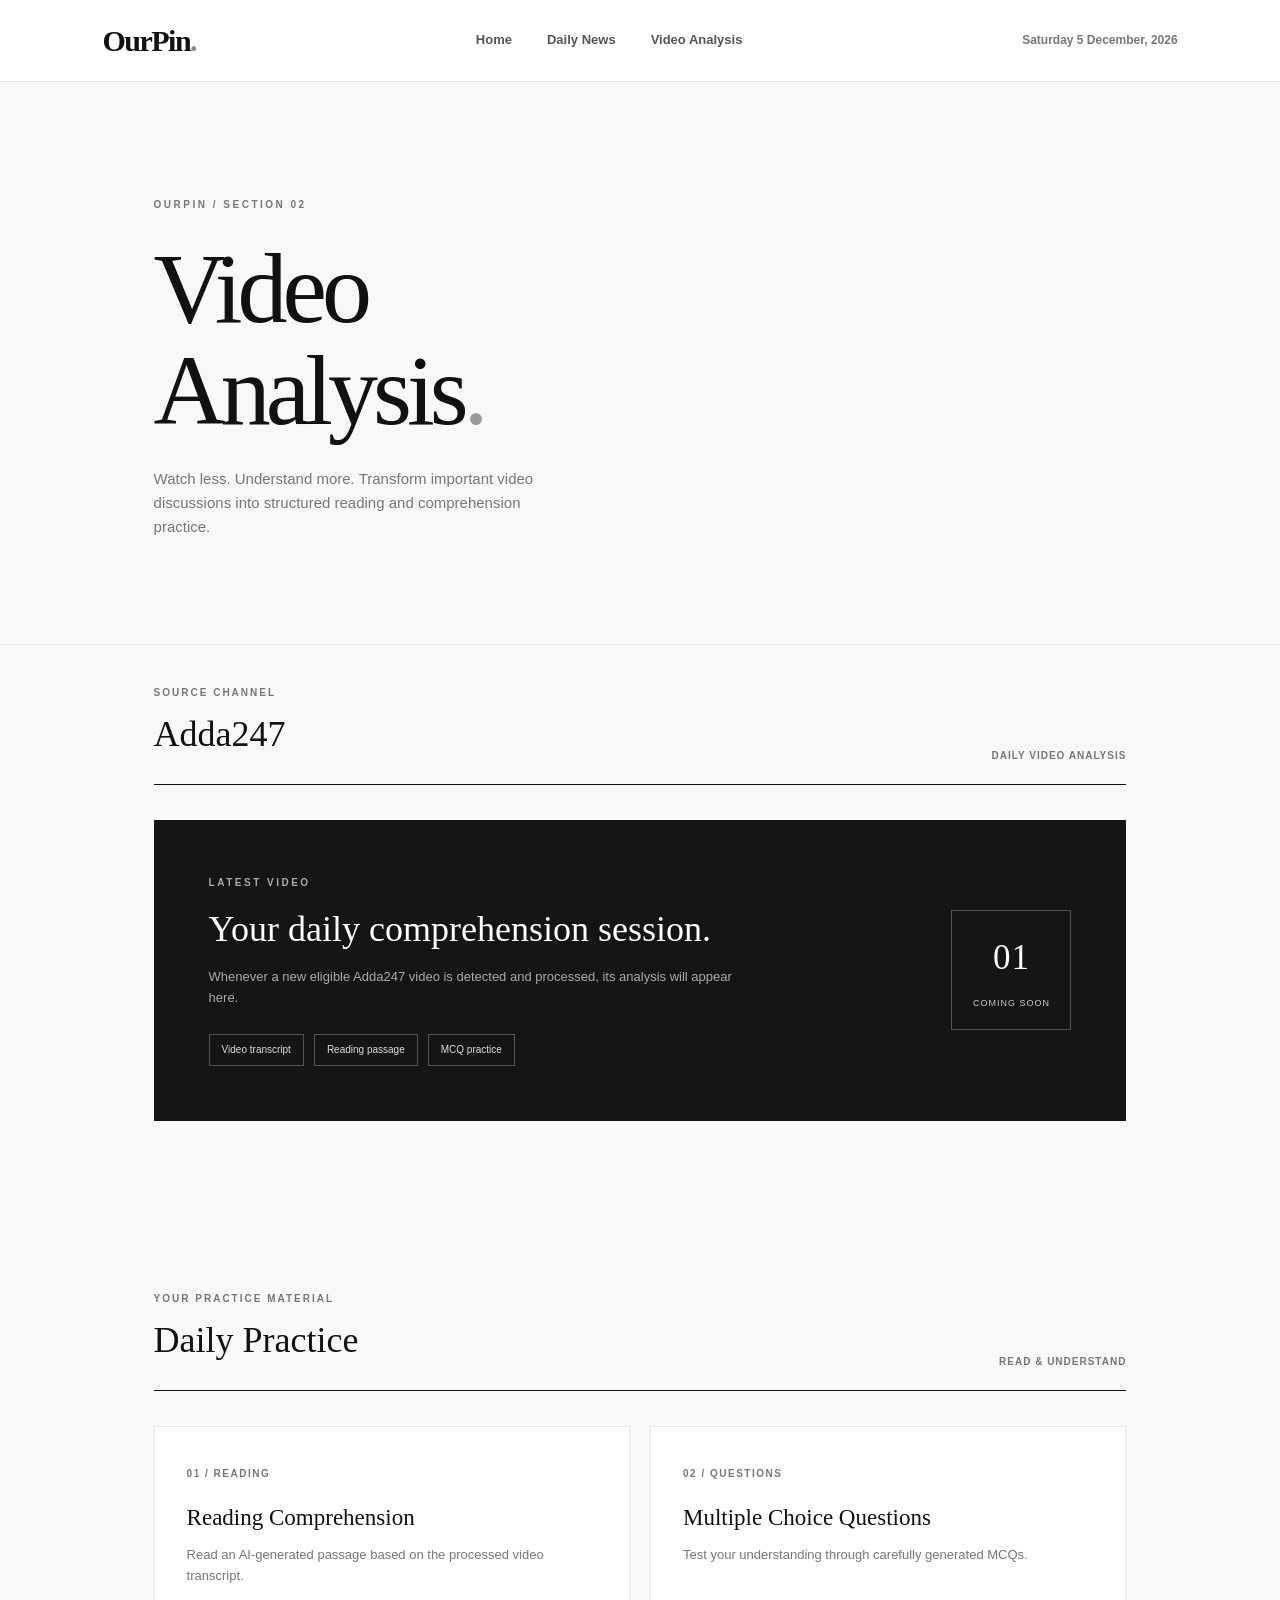
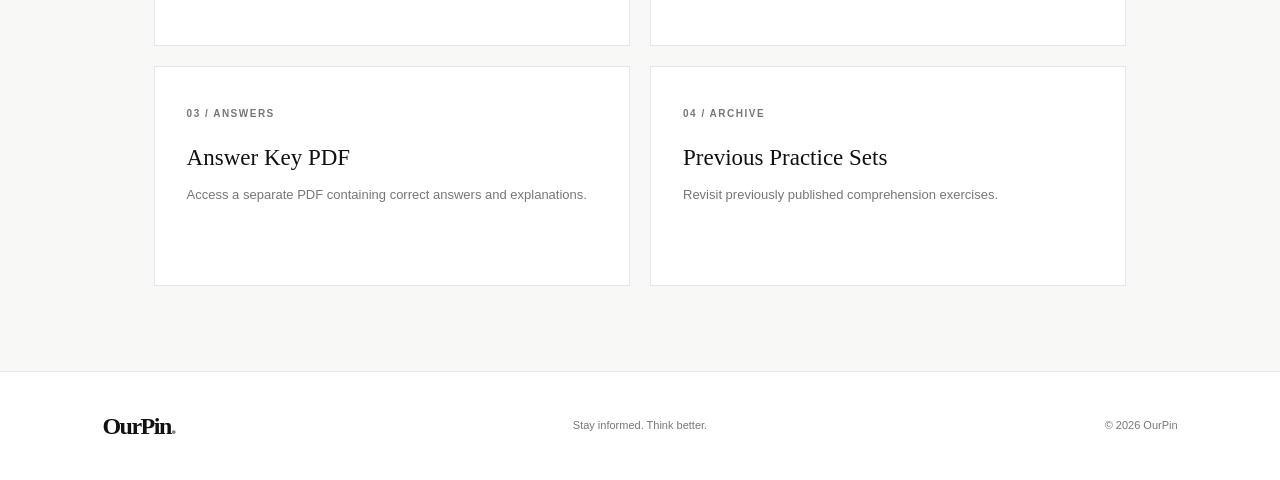
==== analysis.html @ 2e379630 "Create analysis.html" ====
<!DOCTYPE html>
<html lang="en">
<head>
    <meta charset="UTF-8">
    <meta name="viewport" content="width=device-width, initial-scale=1.0">
    <meta name="description" content="Daily Adda247 video analysis and reading comprehension practice.">
    <title>Video Analysis — OurPin</title>
    <link rel="stylesheet" href="assets/css/style.css">
</head>

<body>

    <header class="header">
        <a href="index.html" class="logo">OurPin<span>.</span></a>

        <nav class="navigation">
            <a href="index.html">Home</a>
            <a href="news.html">Daily News</a>
            <a href="analysis.html">Video Analysis</a>
        </nav>

        <div class="header-date" id="current-date"></div>
    </header>

    <main>

        <section class="hero">
            <p class="eyebrow">OURPIN / SECTION 02</p>

            <h1>Video<br>Analysis<span>.</span></h1>

            <p class="hero-description">
                Watch less. Understand more.
                Transform important video discussions into
                structured reading and comprehension practice.
            </p>
        </section>

        <section class="analysis-section">

            <div class="section-heading">
                <div>
                    <p class="section-number">SOURCE CHANNEL</p>
                    <h2>Adda247</h2>
                </div>

                <span class="section-label">DAILY VIDEO ANALYSIS</span>
            </div>

            <div class="analysis-card">

                <div class="analysis-content">

                    <p class="eyebrow">LATEST VIDEO</p>

                    <h3>Your daily comprehension session.</h3>

                    <p>
                        Whenever a new eligible Adda247 video
                        is detected and processed, its analysis
                        will appear here.
                    </p>

                    <div class="analysis-details">
                        <span>Video transcript</span>
                        <span>Reading passage</span>
                        <span>MCQ practice</span>
                    </div>

                </div>

                <div class="analysis-action">
                    <span class="book-icon">01</span>
                    <span>COMING SOON</span>
                </div>

            </div>

        </section>

        <section class="news-section">

            <div class="section-heading">
                <div>
                    <p class="section-number">YOUR PRACTICE MATERIAL</p>
                    <h2>Daily Practice</h2>
                </div>

                <span class="section-label">READ & UNDERSTAND</span>
            </div>

            <div class="news-container">

                <article class="news-card">
                    <span class="category">01 / READING</span>
                    <h3>Reading Comprehension</h3>
                    <p>
                        Read an AI-generated passage based on
                        the processed video transcript.
                    </p>
                </article>

                <article class="news-card">
                    <span class="category">02 / QUESTIONS</span>
                    <h3>Multiple Choice Questions</h3>
                    <p>
                        Test your understanding through
                        carefully generated MCQs.
                    </p>
                </article>

                <article class="news-card">
                    <span class="category">03 / ANSWERS</span>
                    <h3>Answer Key PDF</h3>
                    <p>
                        Access a separate PDF containing
                        correct answers and explanations.
                    </p>
                </article>

                <article class="news-card">
                    <span class="category">04 / ARCHIVE</span>
                    <h3>Previous Practice Sets</h3>
                    <p>
                        Revisit previously published
                        comprehension exercises.
                    </p>
                </article>

            </div>

        </section>

    </main>

    <footer class="footer">
        <a href="index.html" class="logo">OurPin<span>.</span></a>
        <p>Stay informed. Think better.</p>
        <span>© 2026 OurPin</span>
    </footer>

    <script src="assets/js/app.js"></script>

</body>
</html>
---- assets/css/style.css ----
/* =================================
   OURPIN — MAIN DESIGN SYSTEM
================================= */

:root {
    --background: #f8f8f7;
    --surface: #ffffff;
    --black: #111111;
    --grey: #777777;
    --light-grey: #e7e7e7;
    --dark: #151515;
}

* {
    margin: 0;
    padding: 0;
    box-sizing: border-box;
}

html {
    scroll-behavior: smooth;
}

body {
    background: var(--background);
    color: var(--black);
    font-family: Arial, Helvetica, sans-serif;
    line-height: 1.6;
    -webkit-font-smoothing: antialiased;
}

/* HEADER */

.header {
    min-height: 82px;
    padding: 0 8%;
    display: flex;
    justify-content: space-between;
    align-items: center;
    border-bottom: 1px solid var(--light-grey);
    background: var(--surface);
}

.logo {
    font-family: Georgia, serif;
    font-size: 30px;
    font-weight: bold;
    letter-spacing: -1.5px;
    color: var(--black);
    text-decoration: none;
}

.logo span {
    color: #888888;
}

.navigation {
    display: flex;
    gap: 35px;
}

.navigation a {
    color: #555555;
    text-decoration: none;
    font-size: 13px;
    font-weight: 600;
    transition: color 0.2s ease;
}

.navigation a:hover {
    color: #000000;
}

.header-date {
    color: var(--grey);
    font-size: 12px;
    font-weight: 600;
}

/* HERO */

.hero {
    padding: 115px 12% 105px;
    border-bottom: 1px solid var(--light-grey);
}

.eyebrow {
    font-size: 10px;
    font-weight: 700;
    letter-spacing: 2.5px;
    color: var(--grey);
}

.hero h1 {
    font-family: Georgia, serif;
    font-size: clamp(55px, 8vw, 100px);
    line-height: 1.02;
    letter-spacing: -5px;
    font-weight: normal;
    margin: 25px 0;
}

.hero h1 span {
    color: #999999;
}

.hero-description {
    max-width: 400px;
    color: var(--grey);
    font-size: 15px;
}

/* MAIN SECTIONS */

.news-section,
.analysis-section {
    padding: 85px 12%;
}

.section-heading {
    display: flex;
    justify-content: space-between;
    align-items: end;
    gap: 20px;
    margin-bottom: 35px;
    padding-bottom: 20px;
    border-bottom: 1px solid var(--black);
}

.section-number {
    font-size: 10px;
    font-weight: bold;
    letter-spacing: 2px;
    color: var(--grey);
}

.section-heading h2 {
    font-family: Georgia, serif;
    font-size: 36px;
    font-weight: normal;
    margin-top: 5px;
}

.section-label {
    font-size: 10px;
    letter-spacing: 1px;
    color: var(--grey);
    font-weight: bold;
}

/* NEWS CARDS */

.news-container {
    display: grid;
    grid-template-columns: repeat(2, minmax(0, 1fr));
    gap: 20px;
}

.news-card {
    background: var(--surface);
    border: 1px solid var(--light-grey);
    padding: 32px;
    min-height: 220px;
    transition: border-color 0.2s ease;
}

.news-card:hover {
    border-color: #888888;
}

.category {
    font-size: 10px;
    font-weight: bold;
    letter-spacing: 1.5px;
    color: var(--grey);
}

.news-card h3 {
    font-family: Georgia, serif;
    font-size: 23px;
    font-weight: normal;
    line-height: 1.35;
    margin: 18px 0 12px;
}

.news-card p {
    font-size: 13px;
    color: var(--grey);
}

.read-time {
    display: block;
    margin-top: 22px;
    font-size: 9px;
    letter-spacing: 1px;
    color: #999999;
}

/* VIDEO ANALYSIS */

.analysis-section {
    padding-top: 40px;
}

.analysis-card {
    background: var(--dark);
    color: white;
    display: flex;
    justify-content: space-between;
    align-items: center;
    padding: 55px;
    gap: 30px;
}

.analysis-content {
    max-width: 550px;
}

.analysis-content .eyebrow {
    color: #aaaaaa;
}

.analysis-content h3 {
    font-family: Georgia, serif;
    font-size: 36px;
    font-weight: normal;
    line-height: 1.3;
    margin: 15px 0;
}

.analysis-content > p:not(.eyebrow) {
    font-size: 13px;
    color: #aaaaaa;
}

.analysis-details {
    display: flex;
    flex-wrap: wrap;
    gap: 10px;
    margin-top: 25px;
}

.analysis-details span {
    border: 1px solid #555555;
    padding: 7px 12px;
    font-size: 10px;
    color: #dddddd;
}

.analysis-action {
    min-width: 120px;
    min-height: 120px;
    border: 1px solid #555555;
    display: flex;
    flex-direction: column;
    justify-content: center;
    align-items: center;
    gap: 10px;
    color: #cccccc;
    font-size: 9px;
    letter-spacing: 1px;
}

.book-icon {
    font-family: Georgia, serif;
    font-size: 35px;
    color: white;
}

/* FOOTER */

.footer {
    border-top: 1px solid var(--light-grey);
    background: var(--surface);
    padding: 35px 8%;
    display: flex;
    justify-content: space-between;
    align-items: center;
    gap: 20px;
}

.footer .logo {
    font-size: 24px;
}

.footer p,
.footer > span {
    font-size: 11px;
    color: var(--grey);
}

/* MOBILE RESPONSIVENESS */

@media (max-width: 700px) {

    .header {
        padding: 18px 6%;
        flex-wrap: wrap;
        gap: 15px;
    }

    .logo {
        font-size: 26px;
    }

    .navigation {
        order: 3;
        width: 100%;
        gap: 25px;
    }

    .header-date {
        font-size: 10px;
    }

    .hero {
        padding: 85px 7%;
    }

    .hero h1 {
        font-size: 64px;
        letter-spacing: -3px;
    }

    .news-section,
    .analysis-section {
        padding: 60px 7%;
    }

    .section-heading h2 {
        font-size: 29px;
    }

    .section-label {
        font-size: 8px;
        text-align: right;
    }

    .news-container {
        grid-template-columns: 1fr;
    }

    .analysis-card {
        flex-direction: column;
        align-items: flex-start;
        padding: 32px 25px;
    }

    .analysis-action {
        width: 100%;
    }

    .footer {
        flex-direction: column;
        align-items: flex-start;
        padding: 30px 7%;
    }
}

/* REDUCED MOTION ACCESSIBILITY */

@media (prefers-reduced-motion: reduce) {
    *,
    *::before,
    *::after {
        scroll-behavior: auto !important;
        transition: none !important;
    }
}
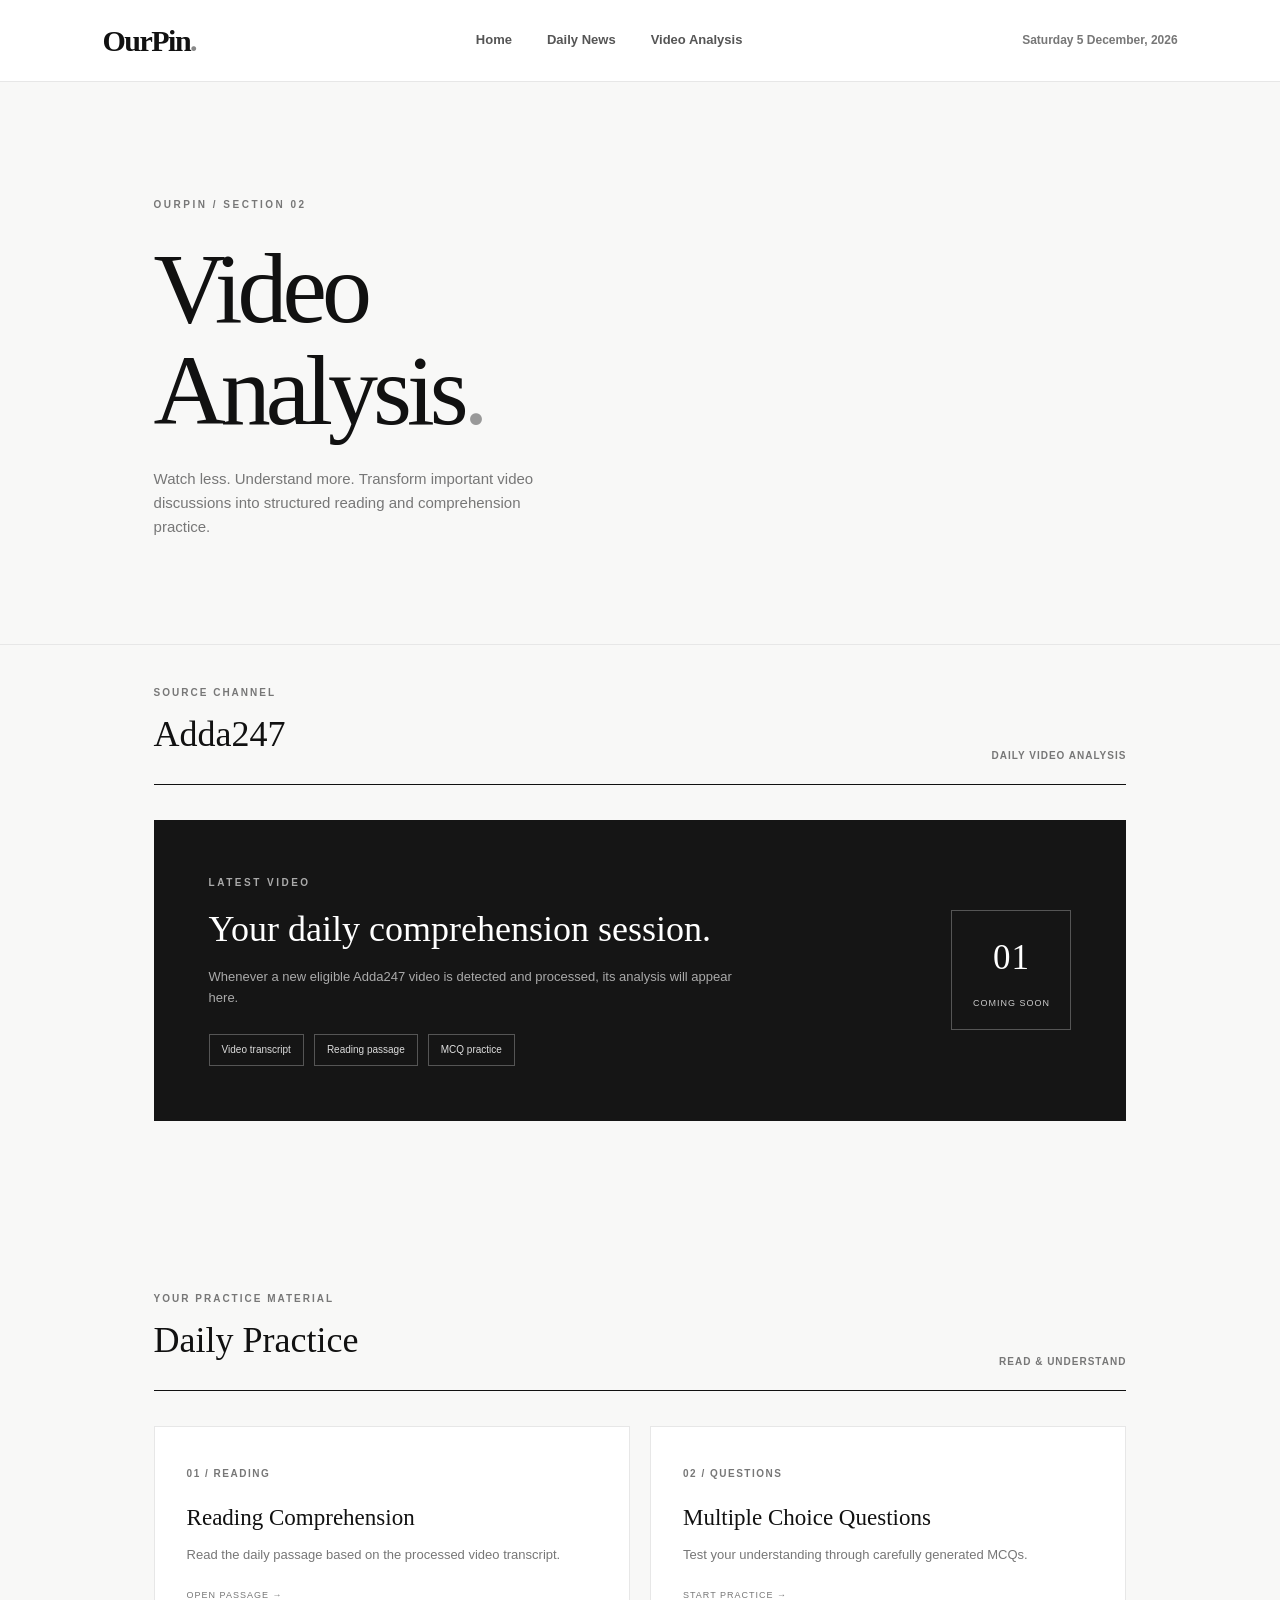
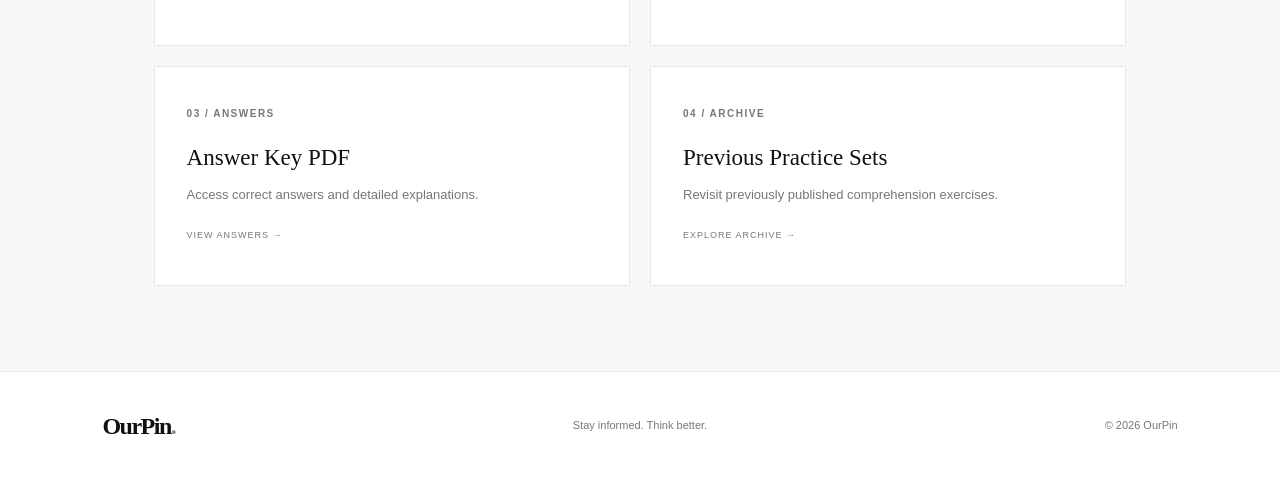
==== commit ccdc477e: "Update analysis.html" ====
--- a/analysis.html
+++ b/analysis.html
@@ -90,47 +90,38 @@
                 <span class="section-label">READ & UNDERSTAND</span>
             </div>
 
-            <div class="news-container">
+            
+<div class="news-container">
 
-                <article class="news-card">
-                    <span class="category">01 / READING</span>
-                    <h3>Reading Comprehension</h3>
-                    <p>
-                        Read an AI-generated passage based on
-                        the processed video transcript.
-                    </p>
-                </article>
+    <a class="news-card" href="article.html?id=adda247#passage-section">
+        <span class="category">01 / READING</span>
+        <h3>Reading Comprehension</h3>
+        <p>Read the daily passage based on the processed video transcript.</p>
+        <span class="read-time">OPEN PASSAGE →</span>
+    </a>
 
-                <article class="news-card">
-                    <span class="category">02 / QUESTIONS</span>
-                    <h3>Multiple Choice Questions</h3>
-                    <p>
-                        Test your understanding through
-                        carefully generated MCQs.
-                    </p>
-                </article>
+    <a class="news-card" href="article.html?id=adda247#questions-section">
+        <span class="category">02 / QUESTIONS</span>
+        <h3>Multiple Choice Questions</h3>
+        <p>Test your understanding through carefully generated MCQs.</p>
+        <span class="read-time">START PRACTICE →</span>
+    </a>
 
-                <article class="news-card">
-                    <span class="category">03 / ANSWERS</span>
-                    <h3>Answer Key PDF</h3>
-                    <p>
-                        Access a separate PDF containing
-                        correct answers and explanations.
-                    </p>
-                </article>
+    <a class="news-card" href="answer-key.html?id=adda247">
+        <span class="category">03 / ANSWERS</span>
+        <h3>Answer Key PDF</h3>
+        <p>Access correct answers and detailed explanations.</p>
+        <span class="read-time">VIEW ANSWERS →</span>
+    </a>
 
-                <article class="news-card">
-                    <span class="category">04 / ARCHIVE</span>
-                    <h3>Previous Practice Sets</h3>
-                    <p>
-                        Revisit previously published
-                        comprehension exercises.
-                    </p>
-                </article>
+    <a class="news-card" href="#archive">
+        <span class="category">04 / ARCHIVE</span>
+        <h3>Previous Practice Sets</h3>
+        <p>Revisit previously published comprehension exercises.</p>
+        <span class="read-time">EXPLORE ARCHIVE →</span>
+    </a>
 
-            </div>
-
-        </section>
+</div>
 
     </main>
 
--- a/assets/css/style.css
+++ b/assets/css/style.css
@@ -368,3 +368,844 @@
         transition: none !important;
     }
 }
+
+
+/* =================================
+   OURPIN — ARTICLE READING PAGE
+================================= */
+
+.article-page {
+    padding: 35px 12% 90px;
+}
+
+.article-breadcrumb {
+    display: flex;
+    flex-wrap: wrap;
+    gap: 12px;
+    align-items: center;
+    color: #999999;
+    font-size: 11px;
+    margin-bottom: 65px;
+}
+
+.article-breadcrumb a {
+    color: #777777;
+    text-decoration: none;
+}
+
+.article-breadcrumb a:hover {
+    color: #111111;
+}
+
+.article-content {
+    max-width: 850px;
+    margin: 0 auto;
+}
+
+.article-header {
+    max-width: 750px;
+}
+
+.article-header h1 {
+    font-family: Georgia, serif;
+    font-size: clamp(38px, 5vw, 65px);
+    font-weight: normal;
+    line-height: 1.15;
+    letter-spacing: -2px;
+    margin: 22px 0;
+}
+
+.article-description {
+    font-size: 17px;
+    color: #777777;
+    line-height: 1.8;
+    max-width: 650px;
+}
+
+.article-meta {
+    display: flex;
+    flex-wrap: wrap;
+    gap: 25px;
+    margin-top: 30px;
+    color: #888888;
+    font-size: 11px;
+}
+
+.article-divider {
+    height: 1px;
+    background: #dddddd;
+    margin: 45px 0;
+}
+
+.article-body {
+    max-width: 720px;
+}
+
+.article-body section {
+    margin-bottom: 45px;
+}
+
+.article-body h2 {
+    font-family: Georgia, serif;
+    font-size: 28px;
+    font-weight: normal;
+    margin-bottom: 17px;
+}
+
+.article-body p,
+.article-body li {
+    font-size: 16px;
+    line-height: 2;
+    color: #444444;
+}
+
+.article-body ul {
+    padding-left: 22px;
+}
+
+.article-body li {
+    margin-bottom: 10px;
+}
+
+.article-sources {
+    border-top: 1px solid #dddddd;
+    padding-top: 30px;
+}
+
+.article-sources a {
+    display: block;
+    color: #555555;
+    font-size: 13px;
+    margin: 12px 0;
+    text-decoration: underline;
+    text-underline-offset: 4px;
+}
+
+.article-back {
+    max-width: 720px;
+    margin: 55px auto 0;
+}
+
+.article-back a {
+    color: #333333;
+    font-size: 13px;
+    text-decoration: none;
+}
+
+.article-back a:hover {
+    text-decoration: underline;
+}
+
+/* ARTICLE MOBILE DESIGN */
+
+@media (max-width: 700px) {
+
+    .article-page {
+        padding: 25px 7% 65px;
+    }
+
+    .article-breadcrumb {
+        margin-bottom: 45px;
+    }
+
+    .article-header h1 {
+        font-size: 42px;
+        letter-spacing: -1.5px;
+    }
+
+    .article-description {
+        font-size: 15px;
+    }
+
+    .article-body h2 {
+        font-size: 25px;
+    }
+
+    .article-body p,
+    .article-body li {
+        font-size: 15px;
+        line-height: 1.9;
+    }
+}
+
+/* CLICKABLE NEWS CARDS */
+
+a.news-card {
+    display: block;
+    color: inherit;
+    text-decoration: none;
+    cursor: pointer;
+}
+
+
+/* OURPIN CLICKABLE NEWS CARDS */
+
+a.news-card,
+a.news-card:visited {
+    display: block;
+    color: #111111;
+    text-decoration: none;
+}
+
+a.news-card h3 {
+    color: #111111;
+}
+
+a.news-card p {
+    color: #777777;
+}
+
+a.news-card .category,
+a.news-card .read-time {
+    color: #777777;
+}
+
+a.news-card:hover h3 {
+    text-decoration: underline;
+    text-underline-offset: 5px;
+}
+
+
+/* =================================
+   OURPIN — COMPREHENSION INTERFACE
+================================= */
+
+.practice-page {
+    padding: 35px 12% 90px;
+}
+
+.practice-header {
+    max-width: 850px;
+    margin: 65px auto 0;
+}
+
+.practice-header h1 {
+    font-family: Georgia, serif;
+    font-size: clamp(44px, 6vw, 72px);
+    font-weight: normal;
+    letter-spacing: -3px;
+    line-height: 1.15;
+    margin: 22px 0;
+}
+
+.practice-header h1 span {
+    color: #999999;
+}
+
+.practice-divider {
+    max-width: 850px;
+    height: 1px;
+    background: #dddddd;
+    margin: 45px auto;
+}
+
+.passage-section,
+.questions-section,
+.answer-section {
+    max-width: 850px;
+    margin: 0 auto 75px;
+}
+
+.practice-section-heading {
+    display: flex;
+    align-items: center;
+    gap: 18px;
+    border-bottom: 1px solid #222222;
+    padding-bottom: 18px;
+    margin-bottom: 28px;
+}
+
+.practice-section-heading > span {
+    font-size: 12px;
+    color: #999999;
+    letter-spacing: 2px;
+}
+
+.practice-section-heading h2 {
+    font-family: Georgia, serif;
+    font-weight: normal;
+    font-size: 30px;
+}
+
+.passage-content {
+    background: #ffffff;
+    border: 1px solid #e5e5e5;
+    padding: 40px;
+}
+
+.passage-content p {
+    font-family: Georgia, serif;
+    font-size: 17px;
+    line-height: 2;
+    color: #333333;
+    margin-bottom: 20px;
+}
+
+.question-information {
+    display: flex;
+    justify-content: space-between;
+    flex-wrap: wrap;
+    gap: 12px;
+    color: #888888;
+    font-size: 10px;
+    letter-spacing: 1px;
+    margin-bottom: 25px;
+}
+
+.question-card {
+    border: 1px solid #e5e5e5;
+    background: #ffffff;
+    padding: 28px;
+    margin-bottom: 20px;
+}
+
+.question-card h3 {
+    font-size: 16px;
+    font-weight: 600;
+    margin-bottom: 22px;
+}
+
+.option-label {
+    display: flex;
+    align-items: center;
+    gap: 12px;
+    border: 1px solid #eeeeee;
+    padding: 13px 15px;
+    margin: 10px 0;
+    cursor: pointer;
+    font-size: 14px;
+    transition: background 0.2s ease;
+}
+
+.option-label:hover {
+    background: #f4f4f4;
+}
+
+.option-label input {
+    accent-color: #111111;
+}
+
+.quiz-submit-area {
+    margin-top: 35px;
+}
+
+#submit-quiz,
+#answer-key-button {
+    border: 1px solid #111111;
+    background: #111111;
+    color: #ffffff;
+    padding: 15px 27px;
+    font-size: 11px;
+    font-weight: bold;
+    letter-spacing: 1px;
+    cursor: pointer;
+}
+
+#submit-quiz:hover,
+#answer-key-button:not(:disabled):hover {
+    background: #ffffff;
+    color: #111111;
+}
+
+#quiz-result {
+    margin-top: 20px;
+    font-size: 15px;
+}
+
+.answer-card {
+    display: flex;
+    justify-content: space-between;
+    align-items: center;
+    gap: 25px;
+    background: #151515;
+    color: #ffffff;
+    padding: 35px;
+}
+
+.answer-card h3 {
+    font-family: Georgia, serif;
+    font-size: 24px;
+    font-weight: normal;
+}
+
+.answer-card p {
+    color: #aaaaaa;
+    font-size: 13px;
+    margin-top: 10px;
+}
+
+#answer-key-button {
+    background: #ffffff;
+    color: #111111;
+    border-color: #ffffff;
+    white-space: nowrap;
+}
+
+#answer-key-button:disabled {
+    opacity: 0.5;
+    cursor: not-allowed;
+}
+
+.empty-practice {
+    padding: 30px;
+    background: #ffffff;
+    border: 1px solid #e5e5e5;
+    color: #777777;
+    font-size: 14px;
+}
+
+@media (max-width: 700px) {
+
+    .practice-page {
+        padding: 25px 7% 60px;
+    }
+
+    .practice-header {
+        margin-top: 45px;
+    }
+
+    .practice-header h1 {
+        font-size: 45px;
+        letter-spacing: -2px;
+    }
+
+    .practice-section-heading h2 {
+        font-size: 25px;
+    }
+
+    .passage-content {
+        padding: 23px;
+    }
+
+    .passage-content p {
+        font-size: 15px;
+    }
+
+    .question-card {
+        padding: 20px;
+    }
+
+    .answer-card {
+        flex-direction: column;
+        align-items: flex-start;
+        padding: 25px;
+    }
+}
+
+
+/* =====================================
+   OURPIN — ANSWER KEY DESIGN
+===================================== */
+
+.answer-page {
+    max-width: 850px;
+    margin: 65px auto;
+    padding: 0 25px 80px;
+}
+
+.answer-page h1 {
+    font-family: Georgia, serif;
+    font-size: clamp(36px, 5vw, 55px);
+    font-weight: normal;
+    margin: 20px 0;
+}
+
+.answer-key-list {
+    margin: 45px 0;
+}
+
+.answer-key-item {
+    background: #ffffff;
+    border: 1px solid #e5e5e5;
+    padding: 28px;
+    margin-bottom: 18px;
+    break-inside: avoid;
+}
+
+.answer-key-item h3 {
+    font-size: 16px;
+    margin-bottom: 20px;
+}
+
+.answer-key-item p {
+    font-size: 14px;
+    line-height: 1.8;
+    color: #555555;
+    margin-top: 12px;
+}
+
+.answer-key-item p:nth-child(2) {
+    color: #111111;
+    font-weight: bold;
+}
+
+#print-key {
+    background: #111111;
+    color: #ffffff;
+    border: 1px solid #111111;
+    padding: 15px 25px;
+    cursor: pointer;
+    font-size: 11px;
+    letter-spacing: 1px;
+}
+
+.print-instruction {
+    font-size: 12px;
+    color: #777777;
+    margin-top: 12px;
+}
+
+/* PRINT / SAVE AS PDF */
+
+@media print {
+
+    body {
+        background: white;
+        color: black;
+    }
+
+    .header,
+    .footer,
+    .article-back,
+    #print-key,
+    .print-instruction {
+        display: none !important;
+    }
+
+    .answer-page {
+        max-width: 100%;
+        margin: 0;
+        padding: 0;
+    }
+
+    .answer-key-item {
+        border: 1px solid #cccccc;
+        background: white;
+    }
+
+    .answer-key-item p {
+        color: black;
+    }
+}
+
+@media (max-width: 700px) {
+
+    .answer-page {
+        margin: 40px auto;
+        padding: 0 7% 60px;
+    }
+
+    .answer-key-item {
+        padding: 20px;
+    }
+}
+
+
+/* =====================================
+   OURPIN — FINAL ANSWER KEY DESIGN
+===================================== */
+
+.answer-page {
+    width: min(850px, calc(100% - 40px));
+    margin: 65px auto 90px;
+    padding: 0;
+}
+
+.answer-page #key-title {
+    font-family: Georgia, serif;
+    font-size: clamp(38px, 5vw, 55px);
+    font-weight: normal;
+    line-height: 1.2;
+    letter-spacing: -1.5px;
+    margin: 22px 0;
+}
+
+.answer-page #key-category {
+    font-size: 15px;
+    color: #777777;
+    line-height: 1.7;
+}
+
+.answer-page .article-meta {
+    margin: 28px 0 35px;
+    padding-bottom: 20px;
+    border-bottom: 1px solid #dddddd;
+}
+
+.answer-key-list {
+    display: grid;
+    gap: 18px;
+    margin: 35px 0;
+}
+
+.answer-key-item {
+    background: #ffffff;
+    border: 1px solid #e3e3e3;
+    border-left: 3px solid #111111;
+    border-radius: 2px;
+    padding: 28px 32px;
+    break-inside: avoid;
+}
+
+.answer-key-item h3 {
+    font-family: Georgia, serif;
+    font-weight: normal;
+    font-size: 20px;
+    line-height: 1.5;
+    margin-bottom: 20px;
+}
+
+.answer-key-item p {
+    font-size: 14px;
+    line-height: 1.9;
+}
+
+.answer-key-item p:nth-of-type(1) {
+    background: #f1f1f1;
+    border-left: 2px solid #111111;
+    padding: 13px 16px;
+    color: #111111;
+    font-weight: 600;
+}
+
+.answer-key-item p:nth-of-type(2) {
+    color: #666666;
+    margin-top: 17px;
+}
+
+#print-key {
+    background: #111111;
+    color: #ffffff;
+    border: 1px solid #111111;
+    padding: 16px 25px;
+    font-size: 11px;
+    font-weight: bold;
+    letter-spacing: 1px;
+    cursor: pointer;
+}
+
+#print-key:hover {
+    background: #ffffff;
+    color: #111111;
+}
+
+.print-instruction {
+    color: #888888;
+    font-size: 12px;
+    margin-top: 12px;
+}
+
+/* PRINT DOCUMENT */
+
+@page {
+    size: A4;
+    margin: 18mm;
+}
+
+@media print {
+
+    body {
+        background: #ffffff !important;
+        color: #111111 !important;
+    }
+
+    .header,
+    .footer,
+    .article-back,
+    #print-key,
+    .print-instruction {
+        display: none !important;
+    }
+
+    .answer-page {
+        width: 100%;
+        margin: 0;
+        padding: 0;
+    }
+
+    .answer-page #key-title {
+        font-size: 32px;
+    }
+
+    .answer-key-list {
+        display: block;
+    }
+
+    .answer-key-item {
+        background: #ffffff;
+        margin-bottom: 18px;
+        border: 1px solid #cccccc;
+        border-left: 3px solid #111111;
+        break-inside: avoid;
+        page-break-inside: avoid;
+    }
+
+    .answer-key-item p:nth-of-type(1) {
+        background: #f1f1f1 !important;
+        color: #111111 !important;
+    }
+}
+
+@media (max-width: 700px) {
+
+    .answer-page {
+        width: 86%;
+        margin: 45px auto 65px;
+    }
+
+    .answer-key-item {
+        padding: 22px;
+    }
+
+    .answer-key-item h3 {
+        font-size: 18px;
+    }
+}
+
+
+/* =====================================
+   OURPIN — PREMIUM PRACTICE EXPERIENCE
+===================================== */
+
+/* READING PASSAGE */
+
+.passage-content {
+    background: #ffffff;
+    border: 1px solid #e3e3e3;
+    border-left: 3px solid #111111;
+    padding: 42px 45px;
+}
+
+.passage-content p {
+    font-family: Georgia, serif;
+    font-size: 17px;
+    line-height: 2;
+    color: #333333;
+    text-align: justify;
+    margin-bottom: 24px;
+}
+
+.passage-content p:last-child {
+    margin-bottom: 0;
+}
+
+/* QUESTION CARDS */
+
+.question-card {
+    background: #ffffff;
+    border: 1px solid #e3e3e3;
+    padding: 32px;
+    margin-bottom: 22px;
+    transition: border-color 0.2s ease;
+}
+
+.question-card:hover {
+    border-color: #999999;
+}
+
+.question-card h3 {
+    font-size: 16px;
+    line-height: 1.7;
+    font-weight: 600;
+    margin-bottom: 24px;
+}
+
+/* MCQ OPTIONS */
+
+.option-label {
+    display: flex;
+    align-items: flex-start;
+    gap: 14px;
+    padding: 15px 18px;
+    margin: 11px 0;
+    background: #fafafa;
+    border: 1px solid #e8e8e8;
+    cursor: pointer;
+    font-size: 14px;
+    line-height: 1.6;
+    transition: background 0.2s, border-color 0.2s;
+}
+
+.option-label:hover {
+    background: #f0f0f0;
+    border-color: #bbbbbb;
+}
+
+.option-label:has(input:checked) {
+    background: #eeeeee;
+    border-color: #111111;
+}
+
+.option-label input {
+    margin-top: 4px;
+    flex-shrink: 0;
+}
+
+/* QUESTION INFORMATION */
+
+.question-information {
+    padding: 15px 0;
+    border-bottom: 1px solid #e5e5e5;
+    margin-bottom: 25px;
+    font-weight: 600;
+}
+
+/* SUBMISSION AREA */
+
+.quiz-submit-area {
+    border-top: 1px solid #dddddd;
+    padding-top: 30px;
+    margin-top: 35px;
+}
+
+#submit-quiz {
+    min-width: 190px;
+    padding: 16px 25px;
+    background: #111111;
+    color: #ffffff;
+    border: 1px solid #111111;
+    font-size: 11px;
+    letter-spacing: 1px;
+    font-weight: 700;
+    cursor: pointer;
+    transition: background 0.2s;
+}
+
+#submit-quiz:hover {
+    background: #ffffff;
+    color: #111111;
+}
+
+#quiz-result {
+    font-size: 15px;
+    line-height: 1.7;
+    font-weight: 600;
+}
+
+/* RESPONSIVE PRACTICE LAYOUT */
+
+@media (max-width: 700px) {
+
+    .passage-content {
+        padding: 25px;
+    }
+
+    .passage-content p {
+        font-size: 15px;
+        line-height: 1.9;
+        text-align: left;
+    }
+
+    .question-card {
+        padding: 21px;
+    }
+
+    .question-card h3 {
+        font-size: 15px;
+    }
+
+    .option-label {
+        padding: 13px;
+        font-size: 13px;
+    }
+}
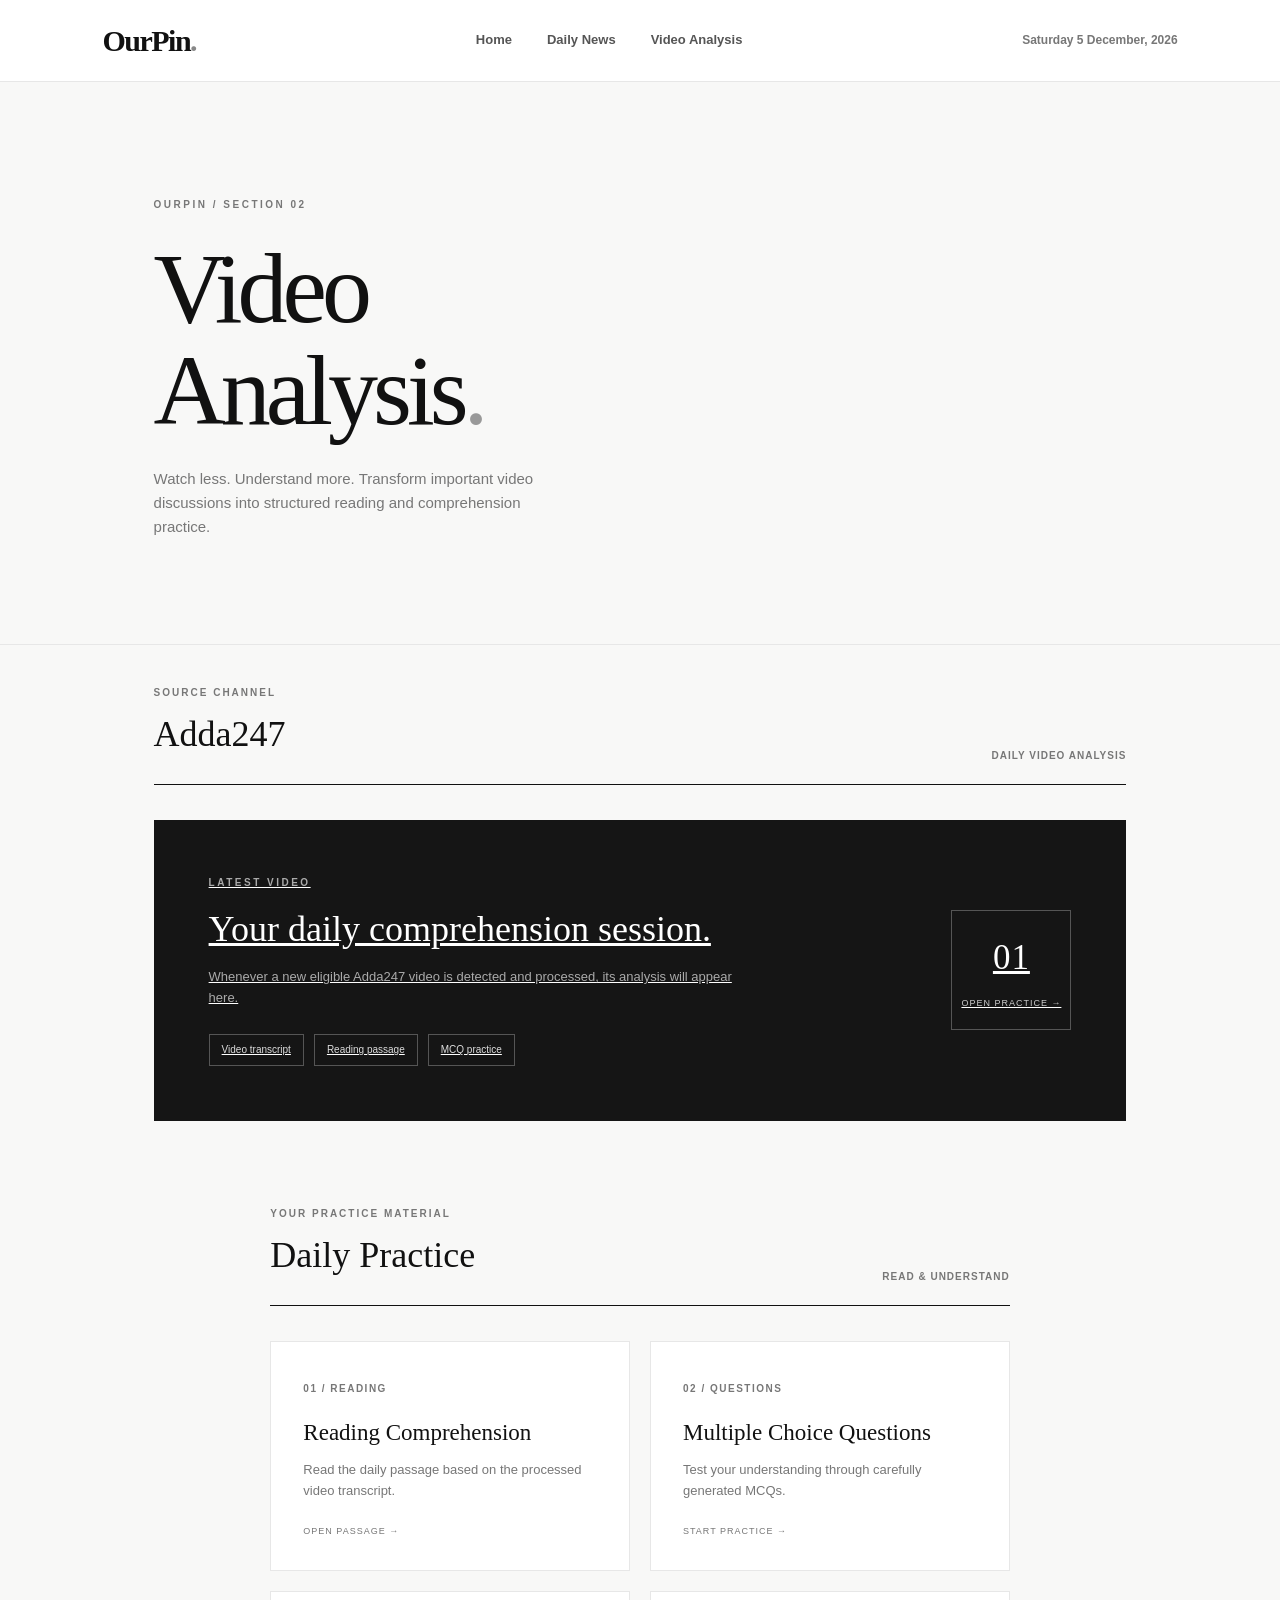
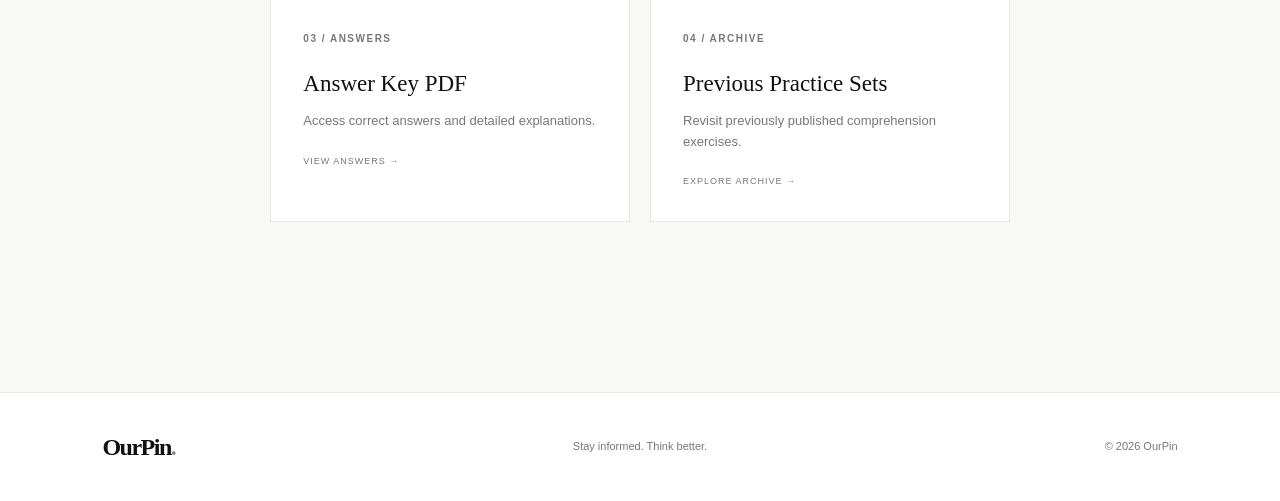
==== commit 5d07faaa: "Update analysis.html" ====
--- a/analysis.html
+++ b/analysis.html
@@ -48,36 +48,35 @@
                 <span class="section-label">DAILY VIDEO ANALYSIS</span>
             </div>
 
-            <div class="analysis-card">
+            
+<a class="analysis-card analysis-card-link"
+   href="article.html?id=adda247#passage-section">
 
-                <div class="analysis-content">
+    <div class="analysis-content">
+        <p class="eyebrow">LATEST VIDEO</p>
 
-                    <p class="eyebrow">LATEST VIDEO</p>
+        <h3>Your daily comprehension session.</h3>
 
-                    <h3>Your daily comprehension session.</h3>
+        <p>
+            Whenever a new eligible Adda247 video
+            is detected and processed, its analysis
+            will appear here.
+        </p>
 
-                    <p>
-                        Whenever a new eligible Adda247 video
-                        is detected and processed, its analysis
-                        will appear here.
-                    </p>
+        <div class="analysis-details">
+            <span>Video transcript</span>
+            <span>Reading passage</span>
+            <span>MCQ practice</span>
+        </div>
+    </div>
 
-                    <div class="analysis-details">
-                        <span>Video transcript</span>
-                        <span>Reading passage</span>
-                        <span>MCQ practice</span>
-                    </div>
+    <div class="analysis-action">
+        <span class="book-icon">01</span>
+        <span>OPEN PRACTICE →</span>
+    </div>
 
-                </div>
+</a>
 
-                <div class="analysis-action">
-                    <span class="book-icon">01</span>
-                    <span>COMING SOON</span>
-                </div>
-
-            </div>
-
-        </section>
 
         <section class="news-section">
 
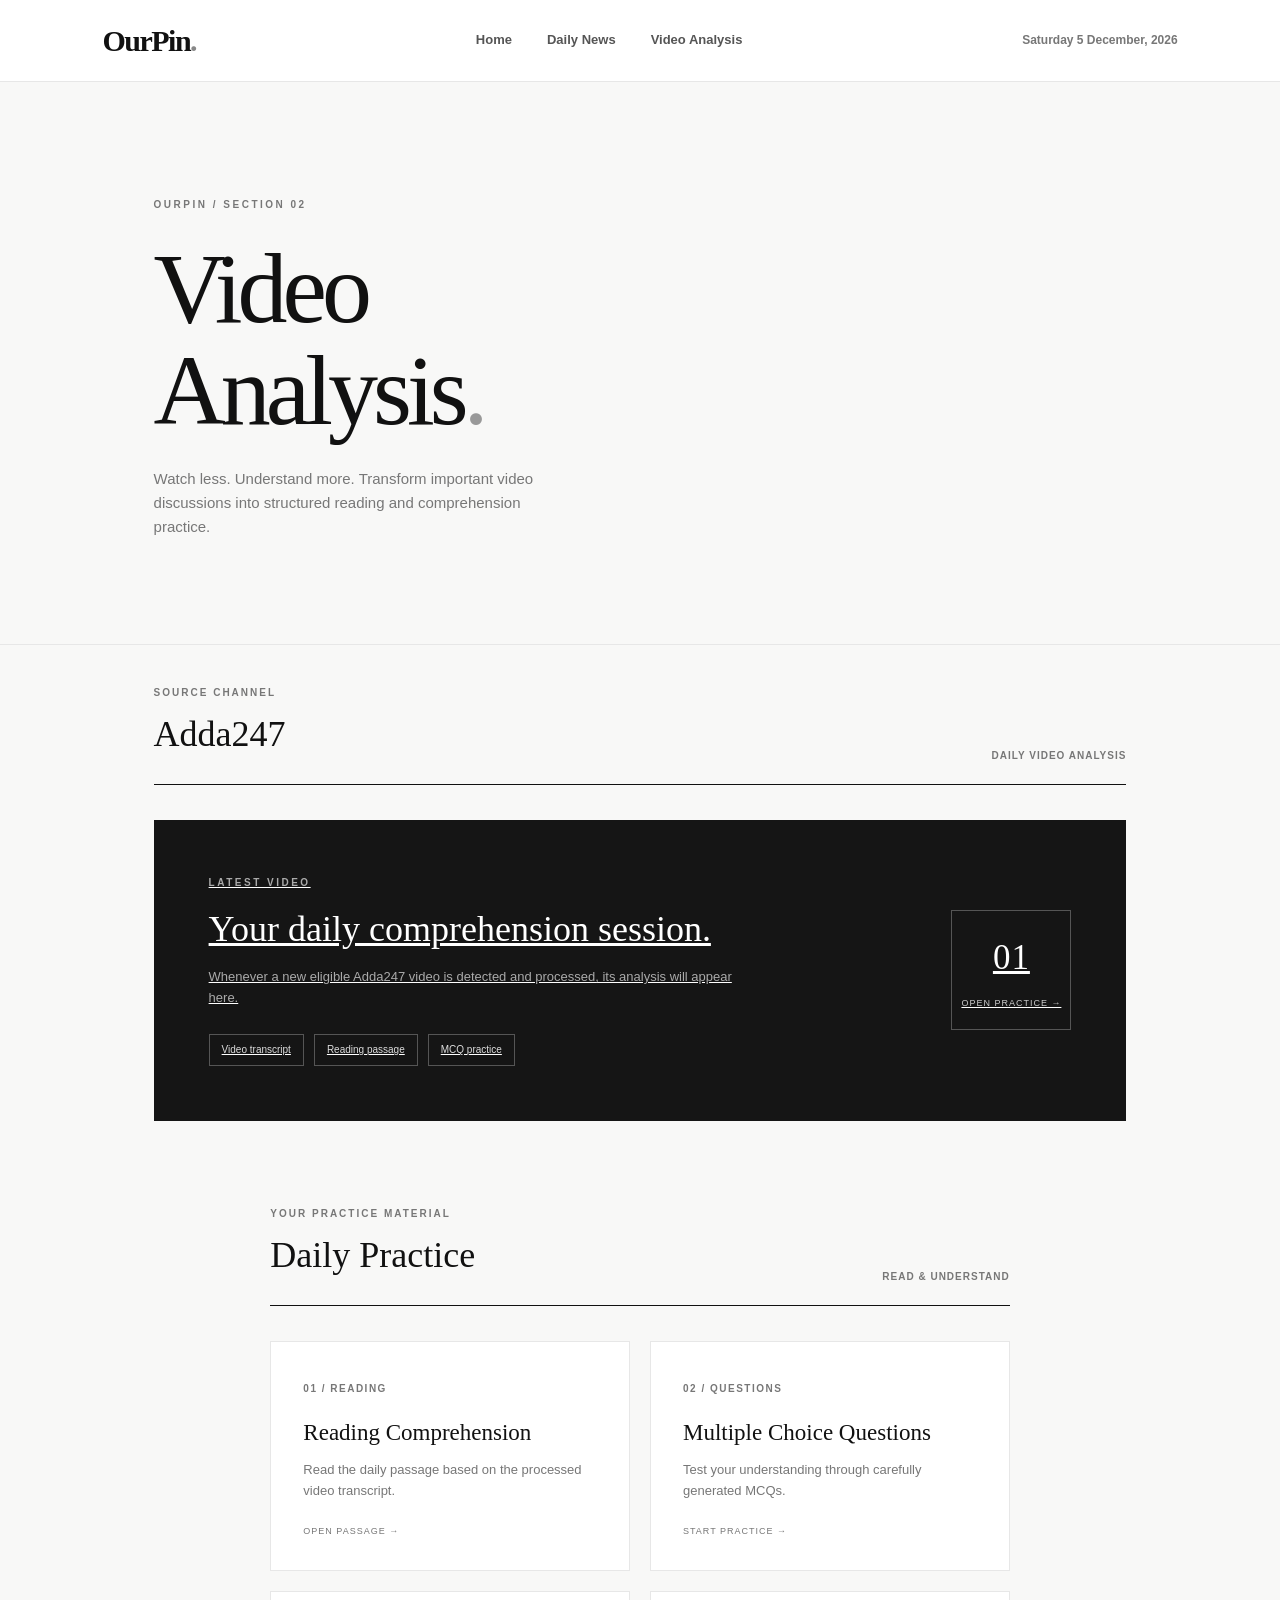
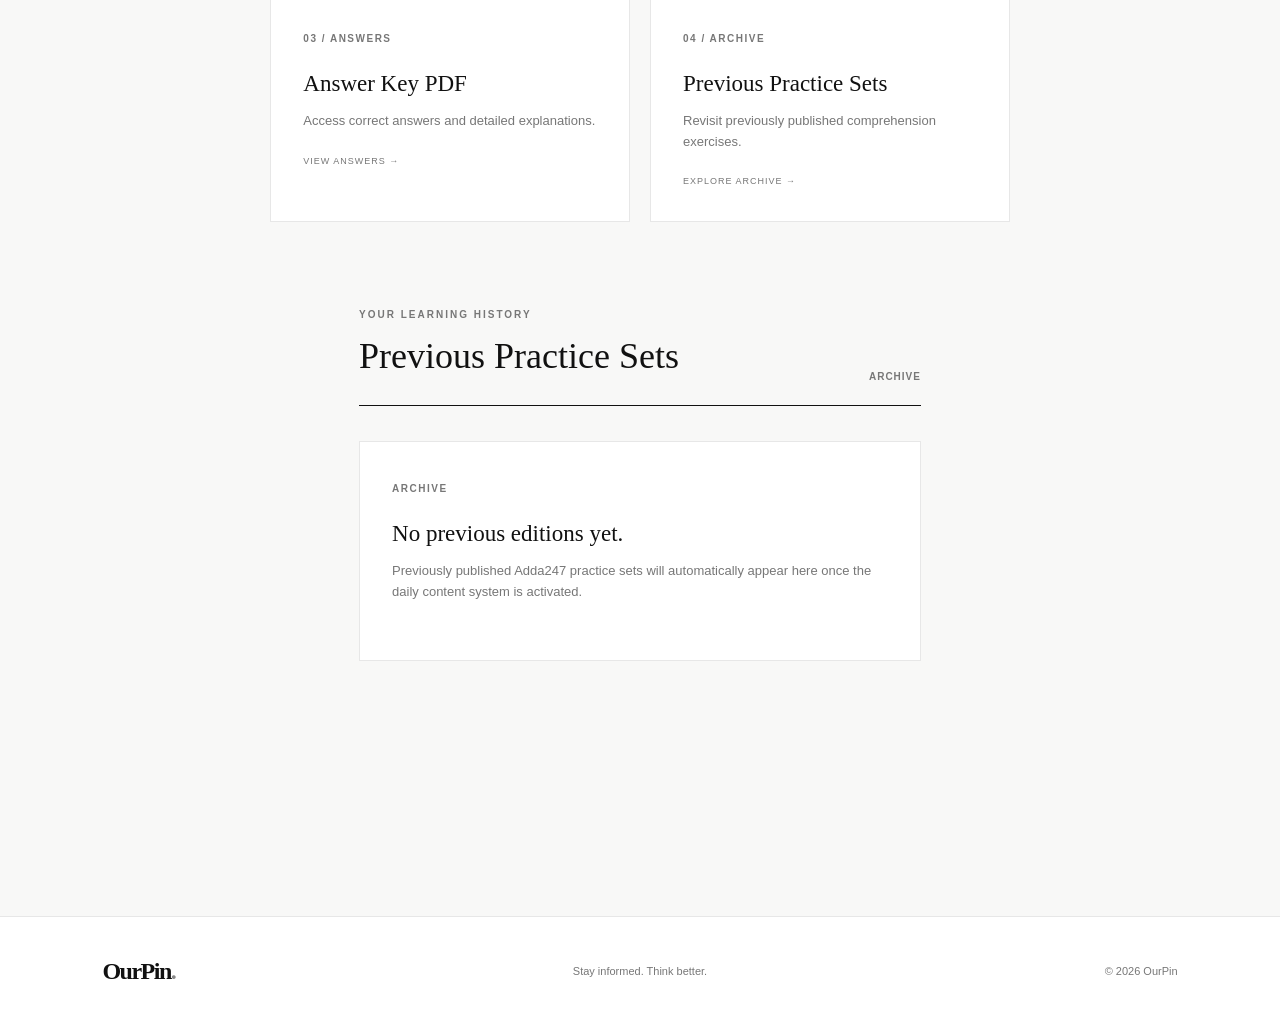
==== commit 786ef79b: "Update analysis.html" ====
--- a/analysis.html
+++ b/analysis.html
@@ -122,6 +122,31 @@
 
 </div>
 
+
+<section class="news-section" id="archive">
+
+    <div class="section-heading">
+        <div>
+            <p class="section-number">YOUR LEARNING HISTORY</p>
+            <h2>Previous Practice Sets</h2>
+        </div>
+
+        <span class="section-label">ARCHIVE</span>
+    </div>
+
+    <article class="news-card">
+        <span class="category">ARCHIVE</span>
+        <h3>No previous editions yet.</h3>
+        <p>
+            Previously published Adda247 practice sets
+            will automatically appear here once the
+            daily content system is activated.
+        </p>
+    </article>
+
+</section>
+
+            
     </main>
 
     <footer class="footer">
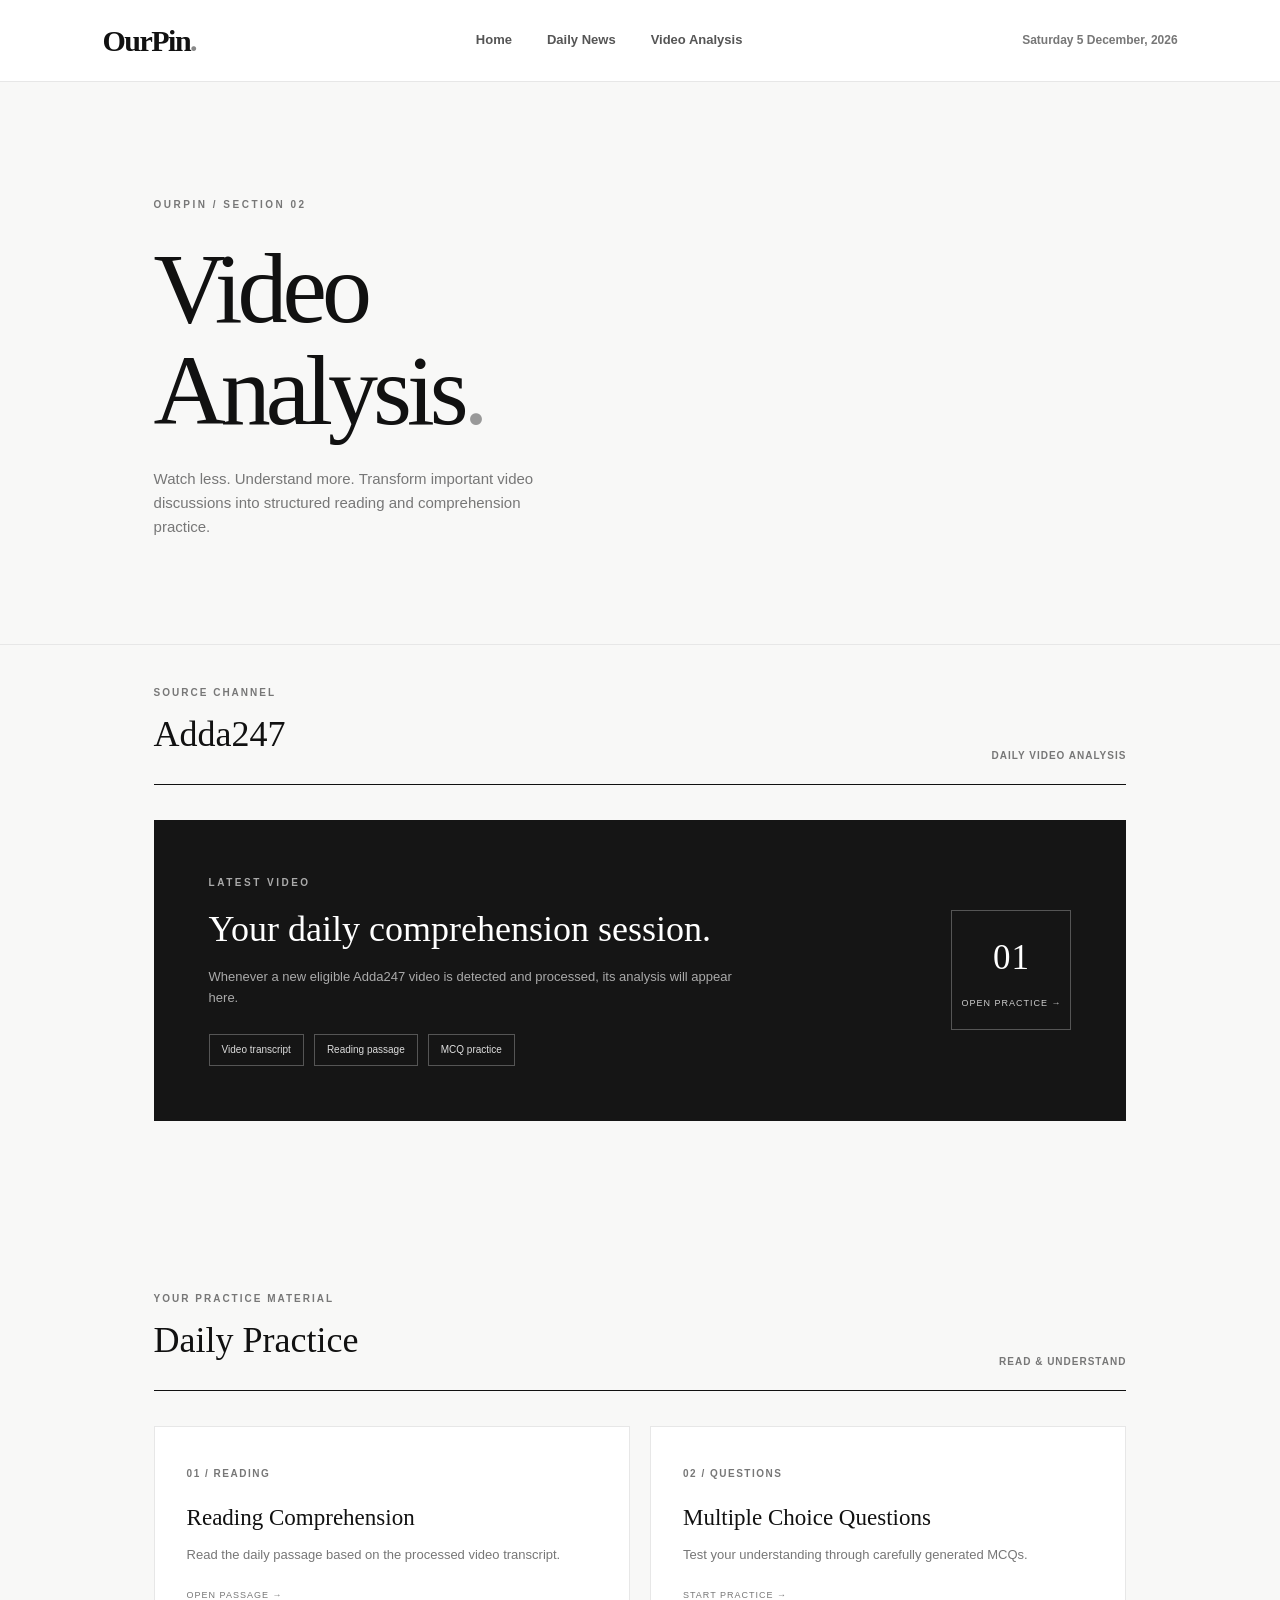
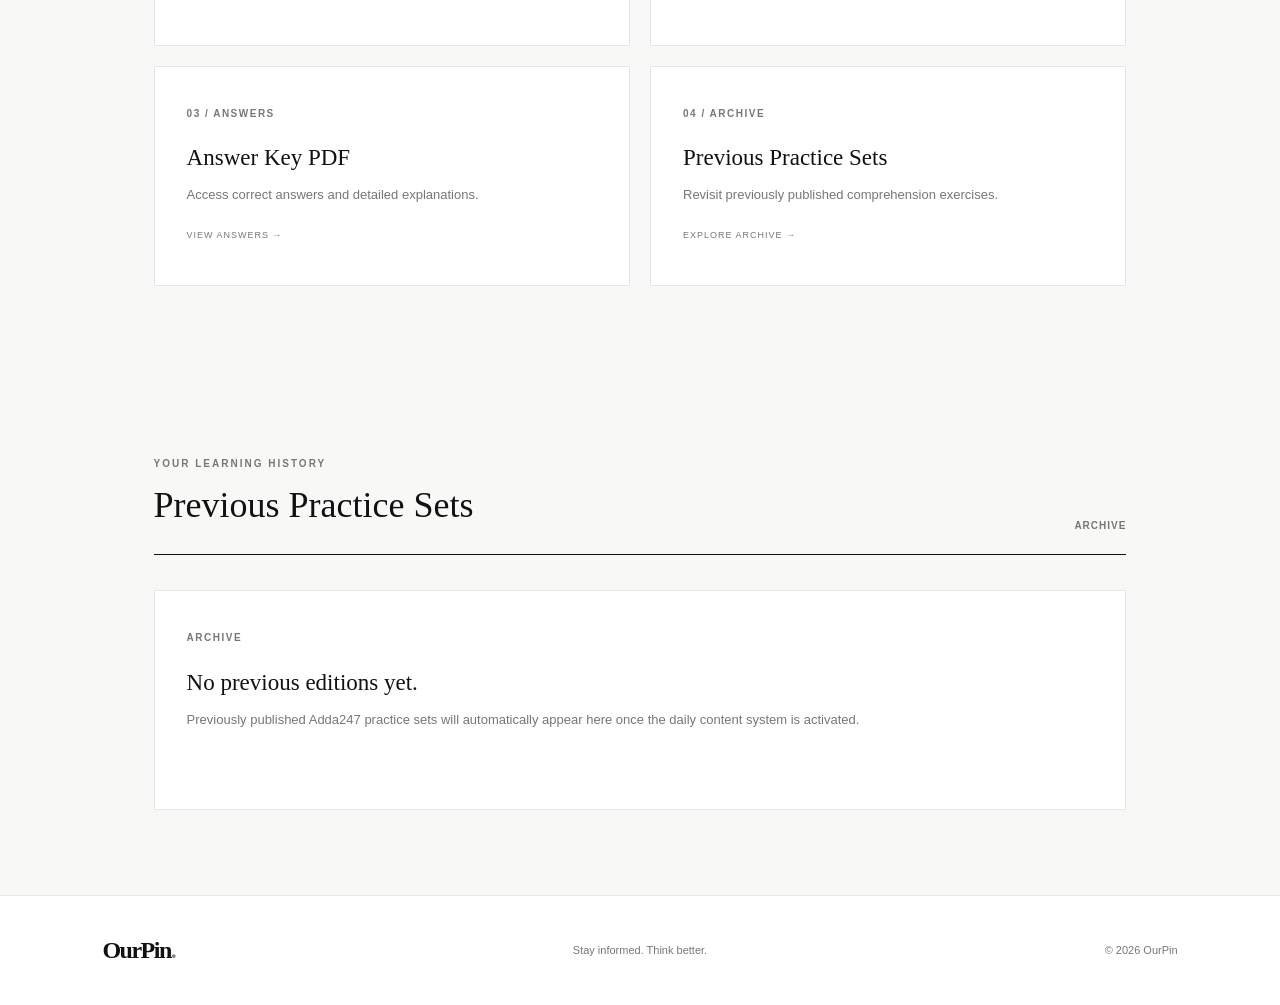
==== commit ff700dfc: "Update analysis.html" ====
--- a/analysis.html
+++ b/analysis.html
@@ -77,7 +77,8 @@
 
 </a>
 
-
+</section>
+            
         <section class="news-section">
 
             <div class="section-heading">
@@ -122,7 +123,8 @@
 
 </div>
 
-
+</section>
+        
 <section class="news-section" id="archive">
 
     <div class="section-heading">
--- a/assets/css/style.css
+++ b/assets/css/style.css
@@ -1209,3 +1209,24 @@
         font-size: 13px;
     }
 }
+
+
+/* CLICKABLE ADDA247 PANEL */
+
+.analysis-card-link {
+    display: flex;
+    text-decoration: none;
+    color: #ffffff;
+    cursor: pointer;
+    transition: border-color 0.2s ease;
+}
+
+.analysis-card-link:hover {
+    outline: 1px solid #888888;
+}
+
+.analysis-card-link:focus-visible,
+a.news-card:focus-visible {
+    outline: 2px solid #777777;
+    outline-offset: 4px;
+}
